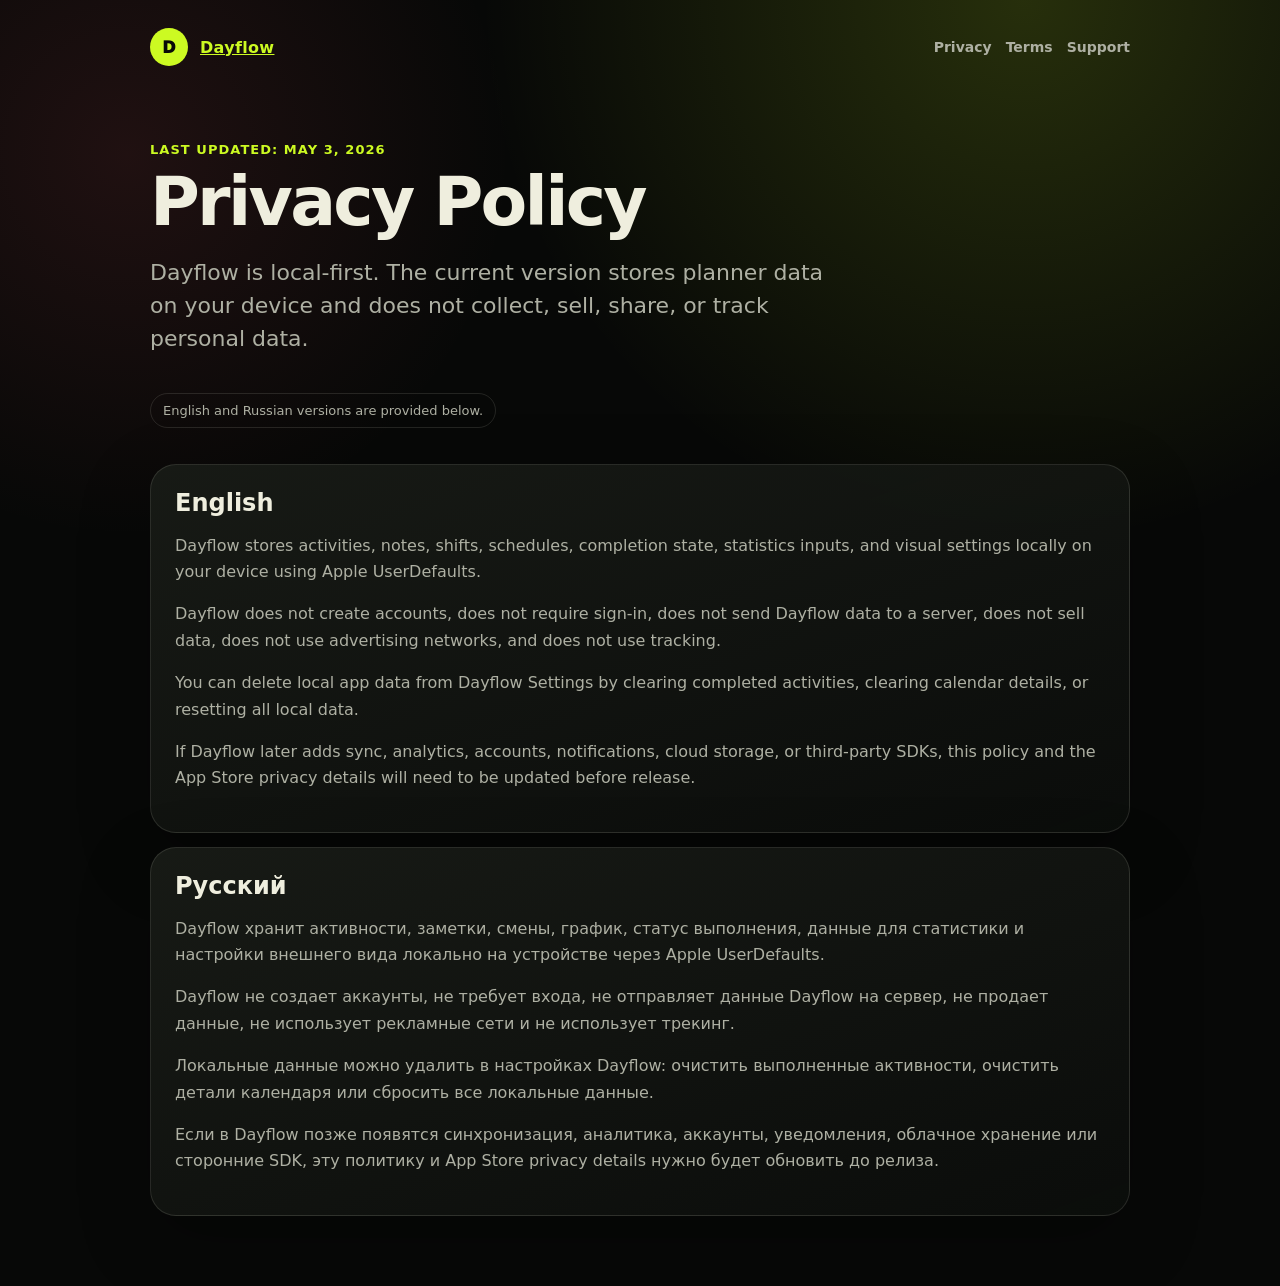
==== docs/privacy.html @ ab9daee8 "Initial Dayflow app" ====
<!doctype html>
<html lang="en">
<head>
  <meta charset="utf-8">
  <meta name="viewport" content="width=device-width, initial-scale=1">
  <title>Dayflow Privacy Policy</title>
  <meta name="description" content="Dayflow Privacy Policy.">
  <link rel="stylesheet" href="styles.css">
</head>
<body>
  <main class="wrap doc">
    <nav class="nav" aria-label="Main navigation">
      <a class="brand" href="index.html"><span class="mark">D</span> Dayflow</a>
      <div class="links">
        <a href="privacy.html">Privacy</a>
        <a href="terms.html">Terms</a>
        <a href="support.html">Support</a>
      </div>
    </nav>

    <header class="doc-header">
      <div class="eyebrow">Last updated: May 3, 2026</div>
      <h1>Privacy Policy</h1>
      <p class="lead">Dayflow is local-first. The current version stores planner data on your device and does not collect, sell, share, or track personal data.</p>
      <div class="lang-note">English and Russian versions are provided below.</div>
    </header>

    <section class="doc-section" lang="en">
      <h2>English</h2>
      <p>Dayflow stores activities, notes, shifts, schedules, completion state, statistics inputs, and visual settings locally on your device using Apple UserDefaults.</p>
      <p>Dayflow does not create accounts, does not require sign-in, does not send Dayflow data to a server, does not sell data, does not use advertising networks, and does not use tracking.</p>
      <p>You can delete local app data from Dayflow Settings by clearing completed activities, clearing calendar details, or resetting all local data.</p>
      <p>If Dayflow later adds sync, analytics, accounts, notifications, cloud storage, or third-party SDKs, this policy and the App Store privacy details will need to be updated before release.</p>
    </section>

    <section class="doc-section" lang="ru">
      <h2>Русский</h2>
      <p>Dayflow хранит активности, заметки, смены, график, статус выполнения, данные для статистики и настройки внешнего вида локально на устройстве через Apple UserDefaults.</p>
      <p>Dayflow не создает аккаунты, не требует входа, не отправляет данные Dayflow на сервер, не продает данные, не использует рекламные сети и не использует трекинг.</p>
      <p>Локальные данные можно удалить в настройках Dayflow: очистить выполненные активности, очистить детали календаря или сбросить все локальные данные.</p>
      <p>Если в Dayflow позже появятся синхронизация, аналитика, аккаунты, уведомления, облачное хранение или сторонние SDK, эту политику и App Store privacy details нужно будет обновить до релиза.</p>
    </section>
  </main>
</body>
</html>
---- docs/styles.css ----
:root {
  color-scheme: dark;
  --bg: #070807;
  --panel: #121411;
  --panel-2: #191c17;
  --text: #efeede;
  --muted: #aeb0a3;
  --lime: #ccfa22;
  --rose: #eb5663;
  --line: rgba(239, 238, 222, 0.12);
}

* {
  box-sizing: border-box;
}

html {
  background: var(--bg);
}

body {
  margin: 0;
  min-height: 100vh;
  background:
    radial-gradient(circle at 80% 0%, rgba(204, 250, 34, 0.16), transparent 34rem),
    radial-gradient(circle at 10% 12%, rgba(235, 86, 99, 0.11), transparent 24rem),
    var(--bg);
  color: var(--text);
  font-family: Inter, ui-sans-serif, system-ui, -apple-system, BlinkMacSystemFont, "Segoe UI", sans-serif;
}

a {
  color: var(--lime);
}

.wrap {
  width: min(980px, calc(100% - 32px));
  margin: 0 auto;
}

.nav {
  display: flex;
  align-items: center;
  justify-content: space-between;
  gap: 20px;
  padding: 28px 0;
}

.brand {
  display: flex;
  align-items: center;
  gap: 12px;
  font-weight: 900;
  letter-spacing: 0.02em;
}

.mark {
  display: inline-grid;
  place-items: center;
  width: 38px;
  height: 38px;
  border-radius: 999px;
  background: var(--lime);
  color: #080907;
  font-weight: 950;
}

.links {
  display: flex;
  align-items: center;
  gap: 14px;
  flex-wrap: wrap;
}

.links a {
  color: var(--muted);
  text-decoration: none;
  font-size: 14px;
  font-weight: 700;
}

.hero {
  padding: 54px 0 36px;
}

.eyebrow {
  color: var(--lime);
  font-size: 13px;
  font-weight: 900;
  letter-spacing: 0.08em;
  text-transform: uppercase;
}

h1 {
  max-width: 760px;
  margin: 14px 0 18px;
  font-size: clamp(42px, 8vw, 86px);
  line-height: 0.92;
  letter-spacing: -0.04em;
}

.lead {
  max-width: 700px;
  color: var(--muted);
  font-size: clamp(17px, 2.4vw, 22px);
  line-height: 1.5;
}

.grid {
  display: grid;
  grid-template-columns: repeat(3, 1fr);
  gap: 14px;
  margin: 34px 0 54px;
}

.card,
.doc-section {
  border: 1px solid var(--line);
  border-radius: 26px;
  background: linear-gradient(160deg, rgba(25, 28, 23, 0.92), rgba(12, 14, 12, 0.88));
  box-shadow: 0 24px 70px rgba(0, 0, 0, 0.28);
}

.card {
  min-height: 190px;
  padding: 22px;
  text-decoration: none;
  color: var(--text);
}

.card span {
  display: inline-grid;
  place-items: center;
  width: 44px;
  height: 44px;
  margin-bottom: 28px;
  border-radius: 999px;
  background: var(--lime);
  color: #080907;
  font-weight: 950;
}

.card h2 {
  margin: 0 0 8px;
  font-size: 22px;
}

.card p,
.doc-section p,
.doc-section li {
  color: var(--muted);
  line-height: 1.65;
}

.doc {
  padding-bottom: 70px;
}

.doc-header {
  padding: 48px 0 22px;
}

.doc-header h1 {
  font-size: clamp(38px, 6vw, 68px);
}

.lang-note {
  display: inline-flex;
  gap: 10px;
  align-items: center;
  margin-top: 16px;
  padding: 9px 12px;
  border: 1px solid var(--line);
  border-radius: 999px;
  color: var(--muted);
  font-size: 13px;
}

.doc-section {
  margin-top: 14px;
  padding: 24px;
}

.doc-section h2 {
  margin: 0 0 10px;
  font-size: 24px;
}

.footer {
  border-top: 1px solid var(--line);
  padding: 24px 0 36px;
  color: var(--muted);
  font-size: 13px;
}

@media (max-width: 760px) {
  .nav {
    align-items: flex-start;
    flex-direction: column;
  }

  .grid {
    grid-template-columns: 1fr;
  }
}
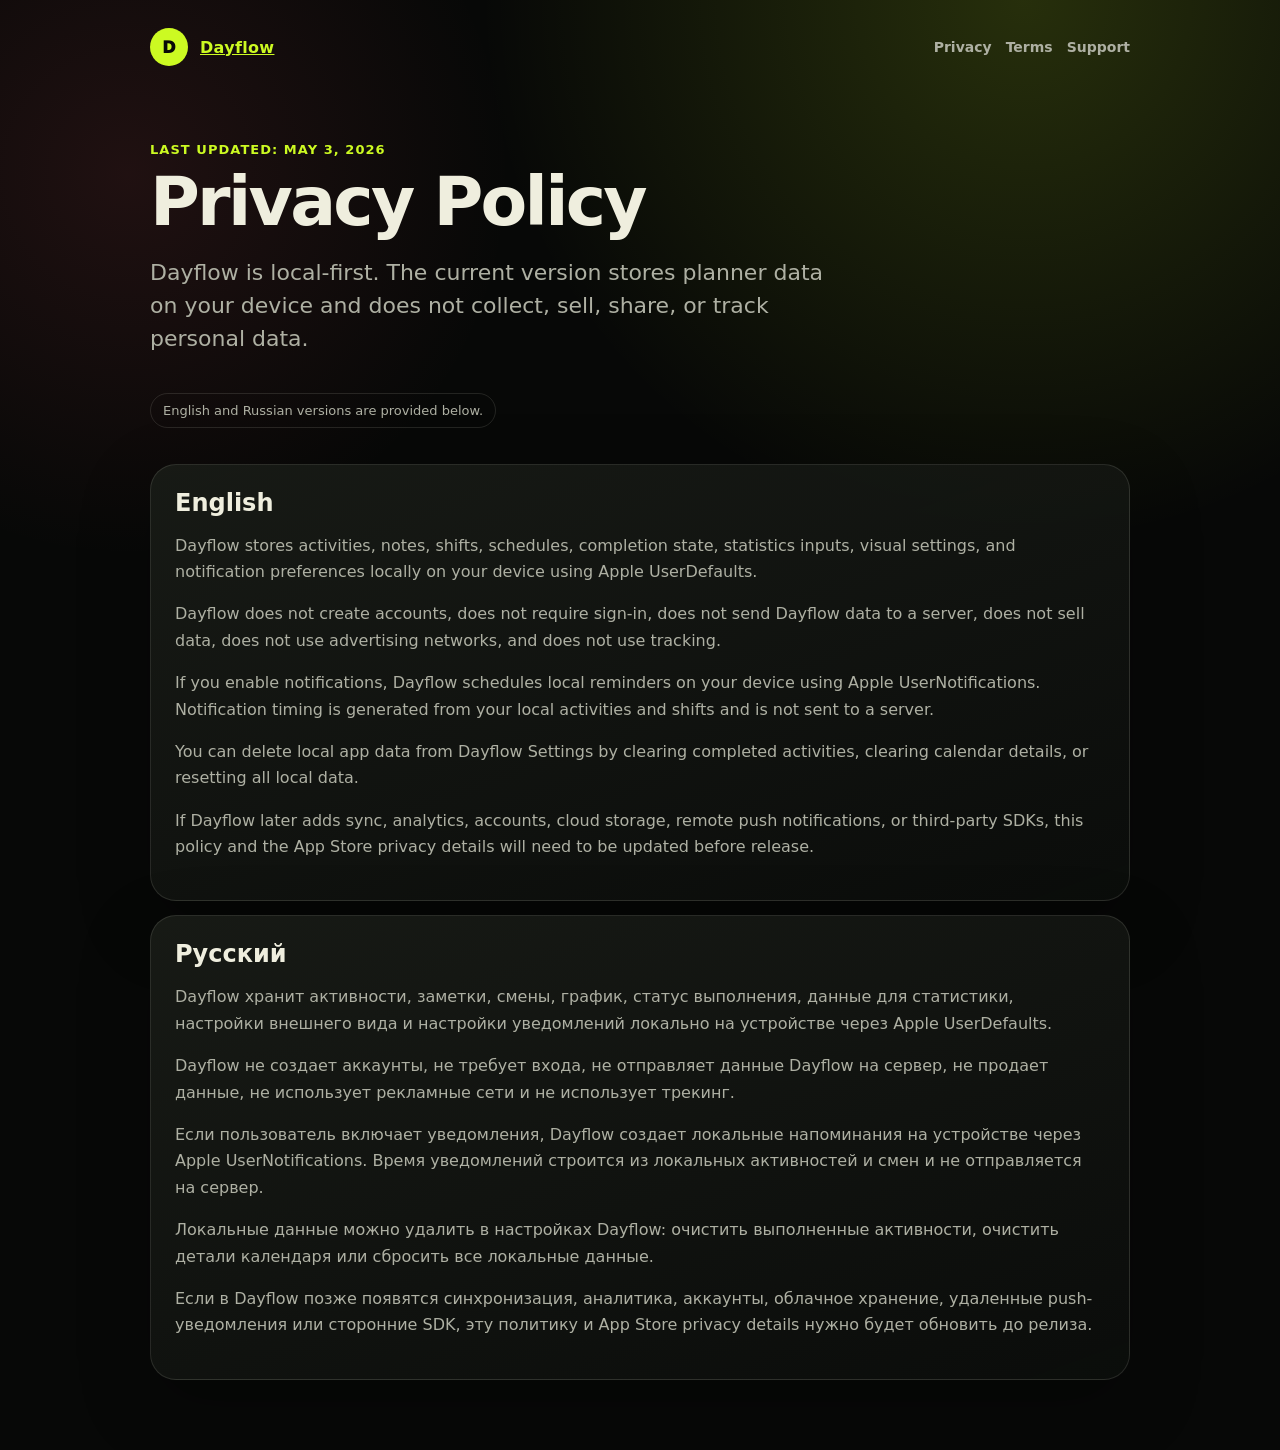
==== commit a156dd99: "Add local notification reminders" ====
--- a/docs/privacy.html
+++ b/docs/privacy.html
@@ -27,18 +27,20 @@
 
     <section class="doc-section" lang="en">
       <h2>English</h2>
-      <p>Dayflow stores activities, notes, shifts, schedules, completion state, statistics inputs, and visual settings locally on your device using Apple UserDefaults.</p>
+      <p>Dayflow stores activities, notes, shifts, schedules, completion state, statistics inputs, visual settings, and notification preferences locally on your device using Apple UserDefaults.</p>
       <p>Dayflow does not create accounts, does not require sign-in, does not send Dayflow data to a server, does not sell data, does not use advertising networks, and does not use tracking.</p>
+      <p>If you enable notifications, Dayflow schedules local reminders on your device using Apple UserNotifications. Notification timing is generated from your local activities and shifts and is not sent to a server.</p>
       <p>You can delete local app data from Dayflow Settings by clearing completed activities, clearing calendar details, or resetting all local data.</p>
-      <p>If Dayflow later adds sync, analytics, accounts, notifications, cloud storage, or third-party SDKs, this policy and the App Store privacy details will need to be updated before release.</p>
+      <p>If Dayflow later adds sync, analytics, accounts, cloud storage, remote push notifications, or third-party SDKs, this policy and the App Store privacy details will need to be updated before release.</p>
     </section>
 
     <section class="doc-section" lang="ru">
       <h2>Русский</h2>
-      <p>Dayflow хранит активности, заметки, смены, график, статус выполнения, данные для статистики и настройки внешнего вида локально на устройстве через Apple UserDefaults.</p>
+      <p>Dayflow хранит активности, заметки, смены, график, статус выполнения, данные для статистики, настройки внешнего вида и настройки уведомлений локально на устройстве через Apple UserDefaults.</p>
       <p>Dayflow не создает аккаунты, не требует входа, не отправляет данные Dayflow на сервер, не продает данные, не использует рекламные сети и не использует трекинг.</p>
+      <p>Если пользователь включает уведомления, Dayflow создает локальные напоминания на устройстве через Apple UserNotifications. Время уведомлений строится из локальных активностей и смен и не отправляется на сервер.</p>
       <p>Локальные данные можно удалить в настройках Dayflow: очистить выполненные активности, очистить детали календаря или сбросить все локальные данные.</p>
-      <p>Если в Dayflow позже появятся синхронизация, аналитика, аккаунты, уведомления, облачное хранение или сторонние SDK, эту политику и App Store privacy details нужно будет обновить до релиза.</p>
+      <p>Если в Dayflow позже появятся синхронизация, аналитика, аккаунты, облачное хранение, удаленные push-уведомления или сторонние SDK, эту политику и App Store privacy details нужно будет обновить до релиза.</p>
     </section>
   </main>
 </body>
